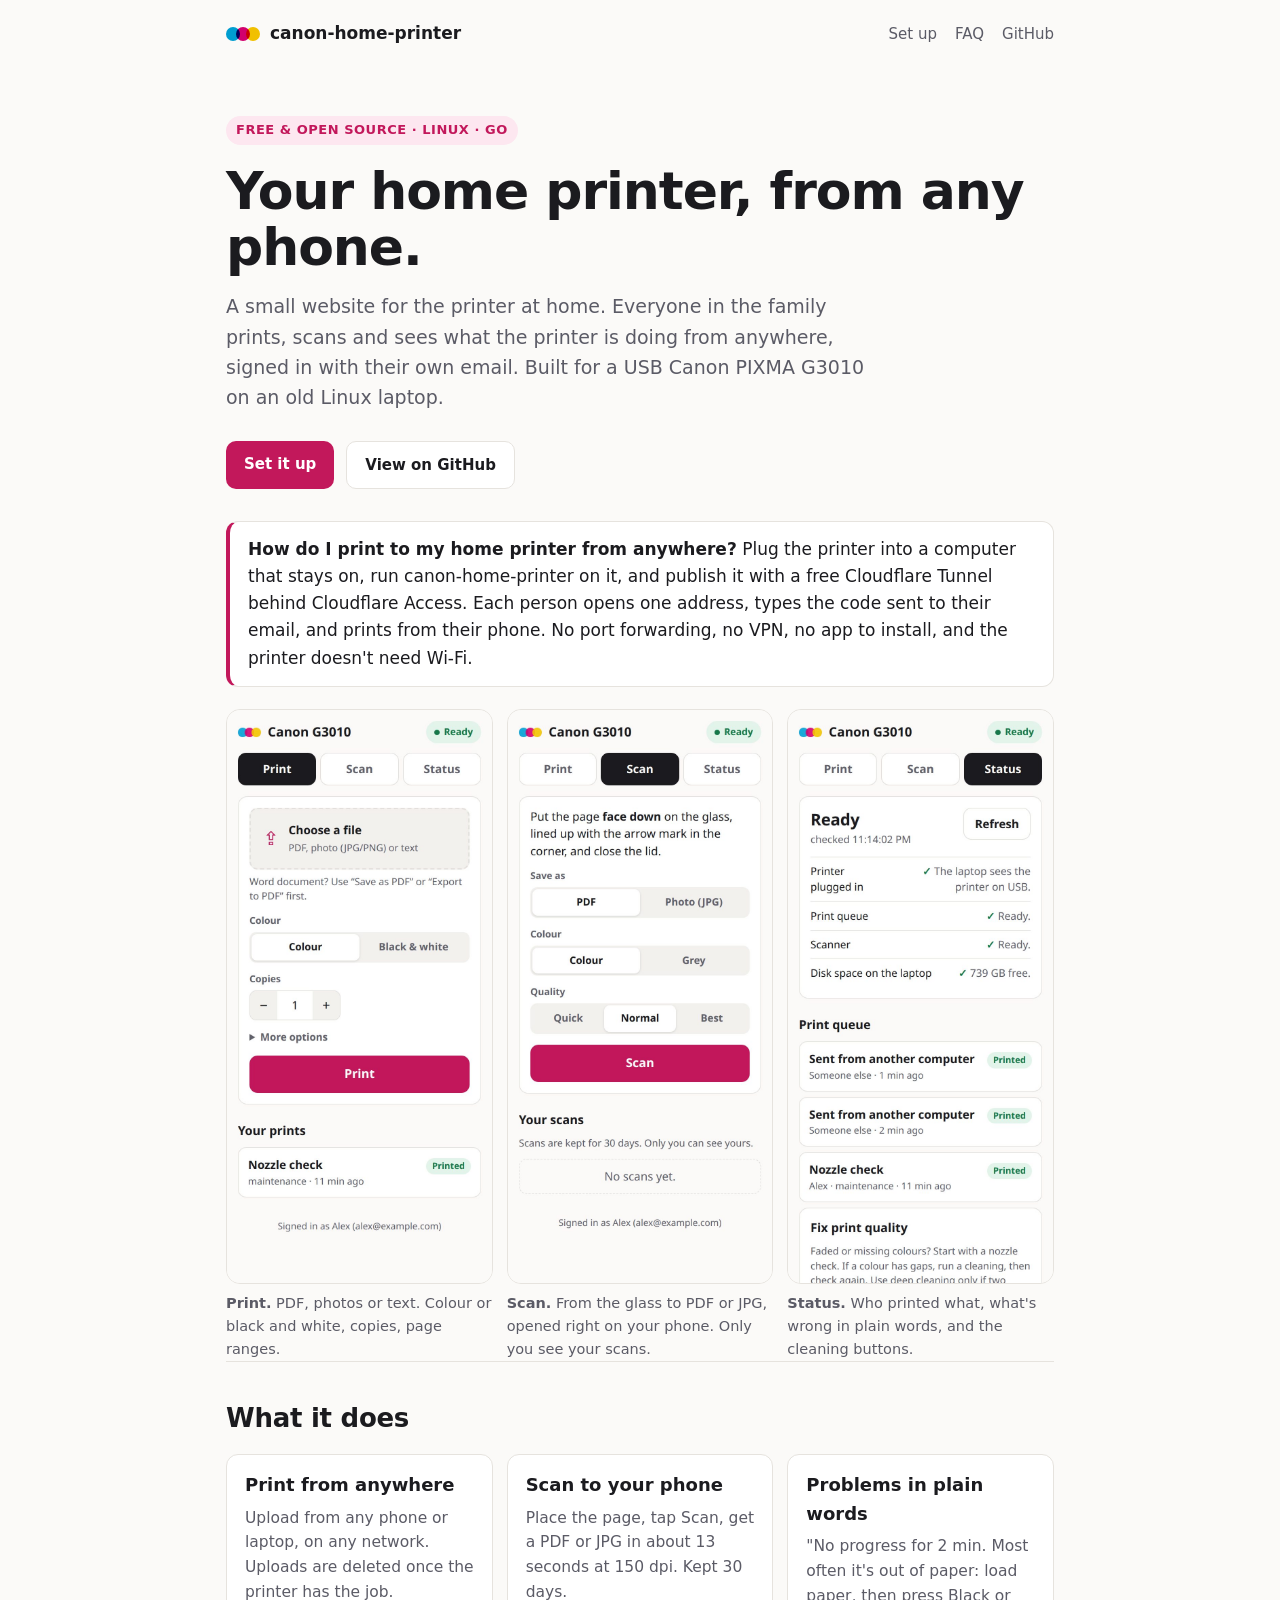
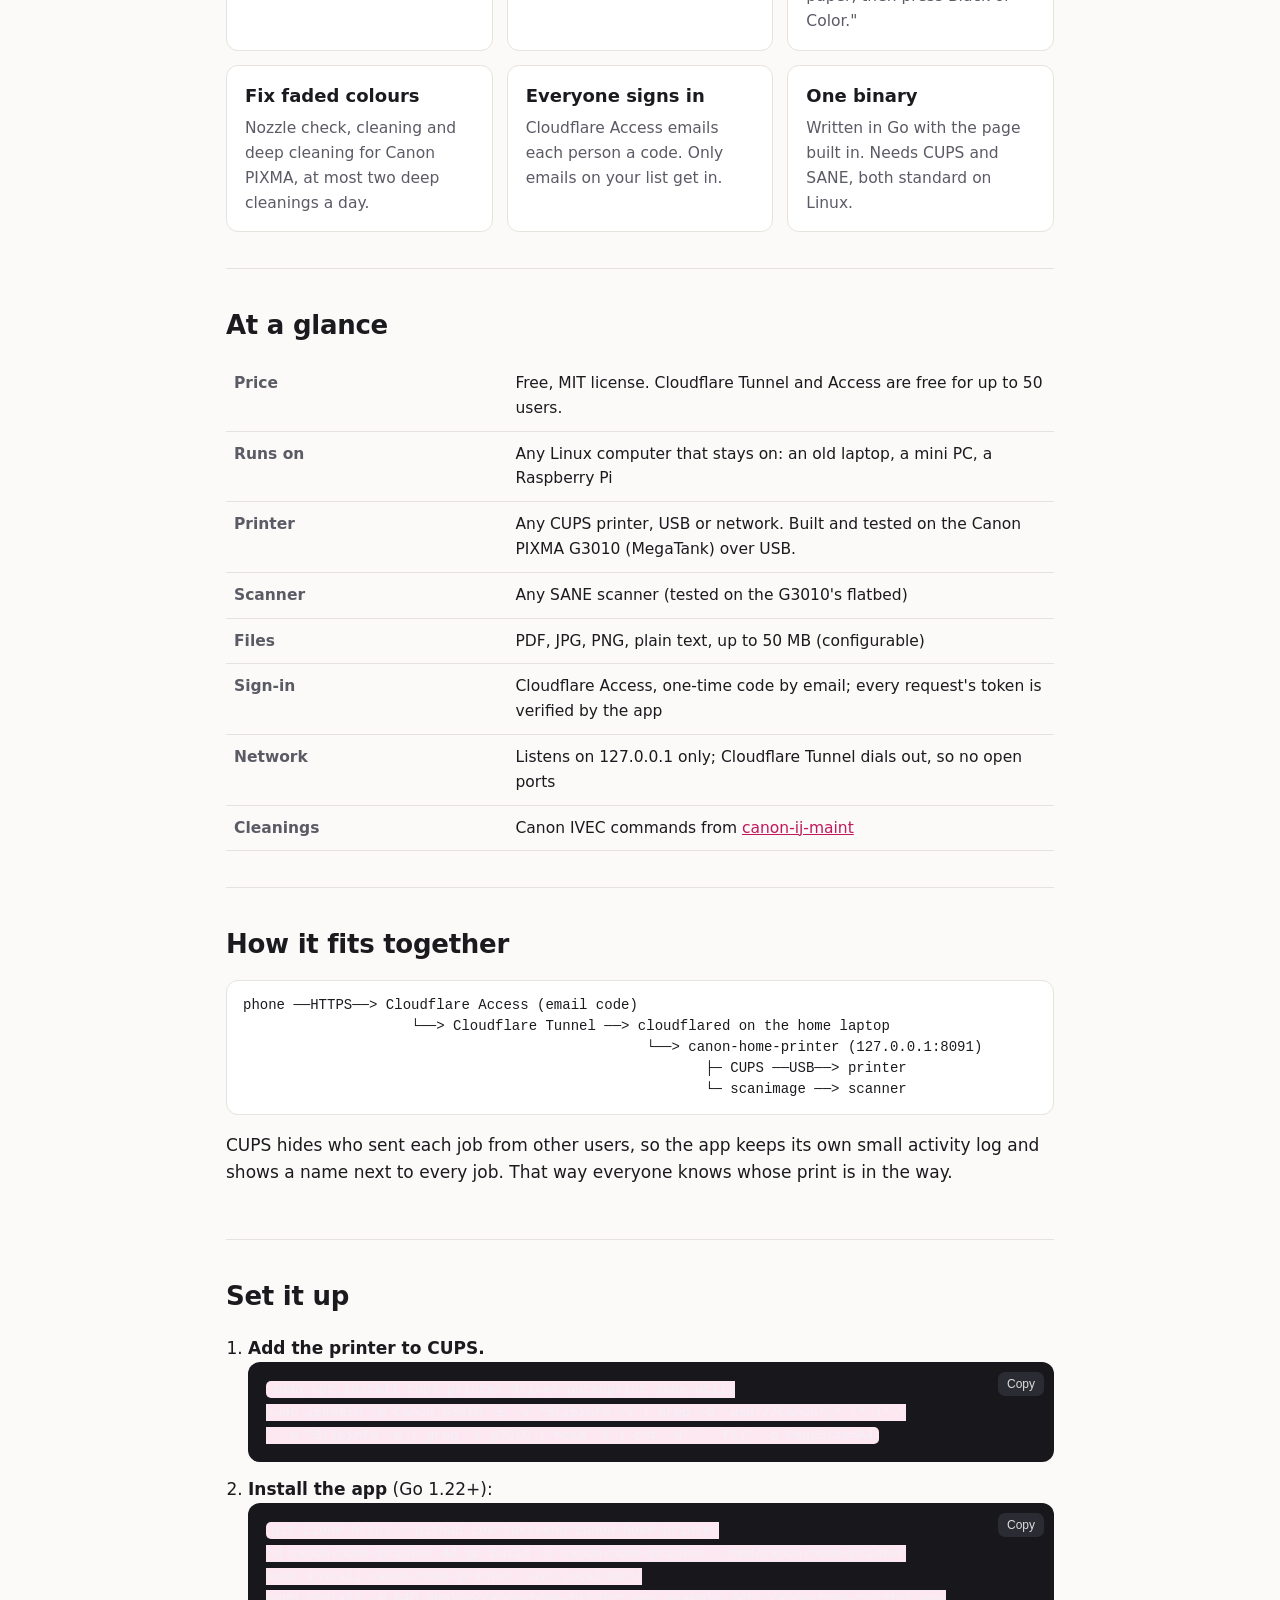
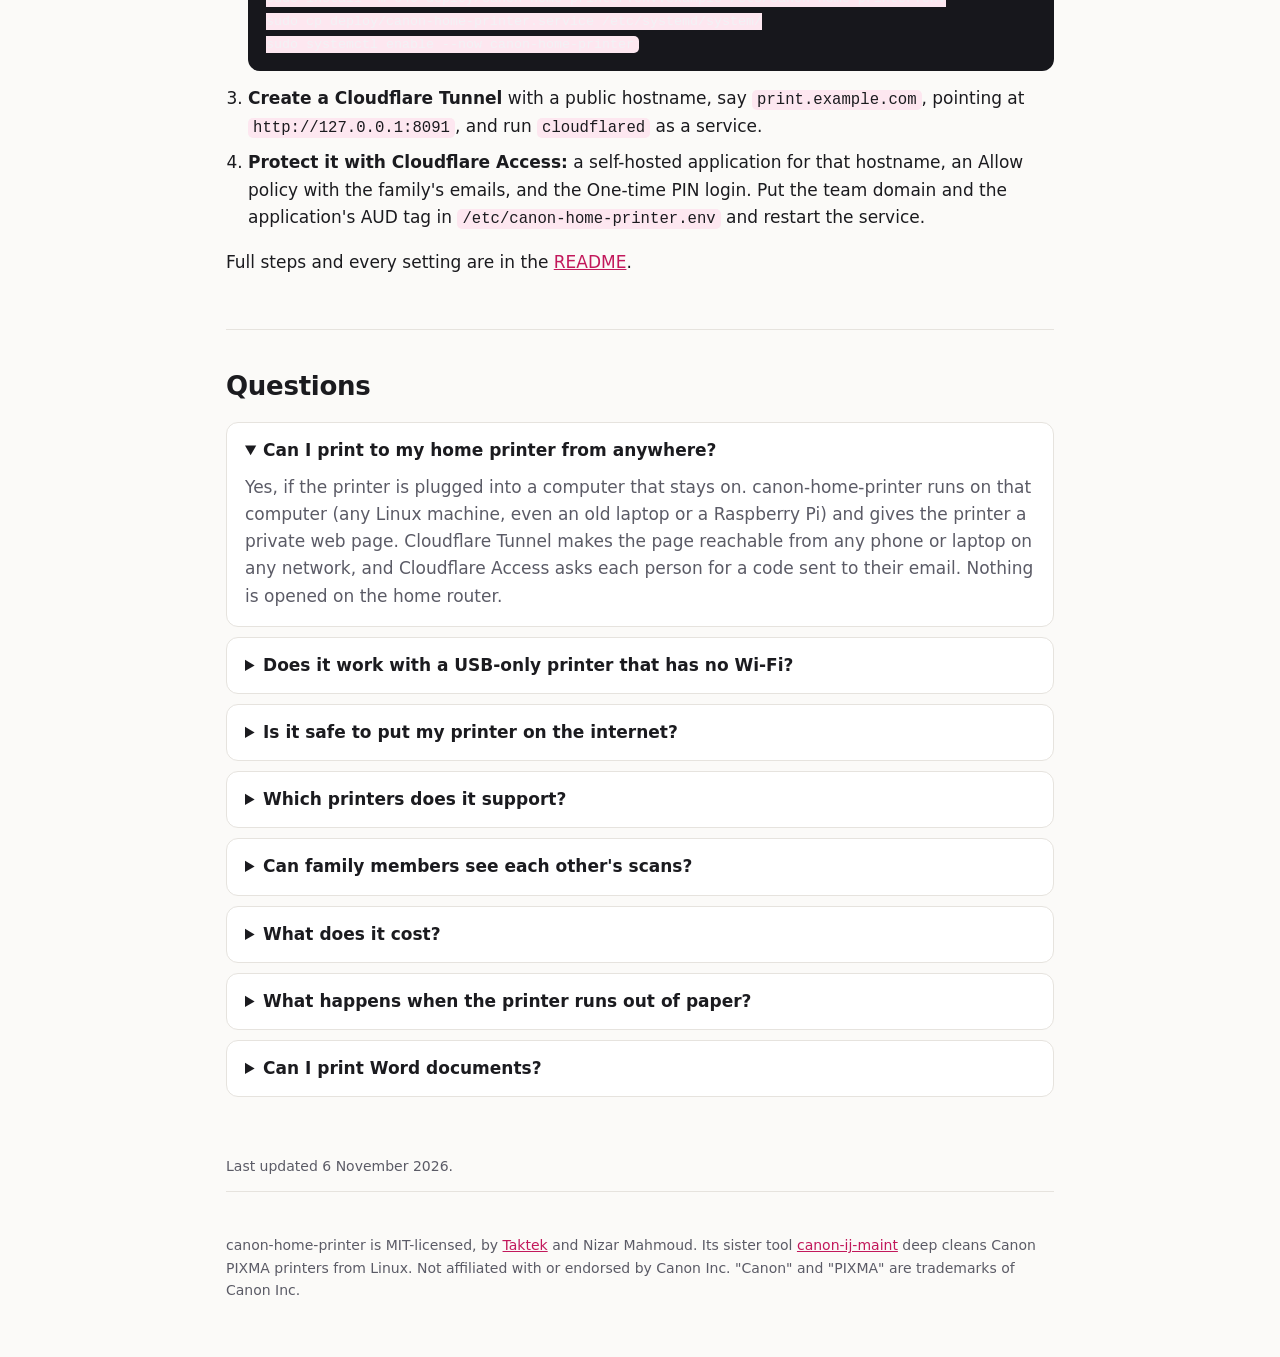
==== docs/index.html @ 2c99bd08 "Landing page at taktek.io/canon-home-printer, and keep hidden elements hidden The scan progress line" ====
<!doctype html>
<html lang="en">
<head>
<meta charset="utf-8">
<meta name="viewport" content="width=device-width, initial-scale=1">
<title>canon-home-printer: print and scan on your home printer from any phone</title>
<meta name="description" content="Free, open-source web app to print, scan and check a home printer from anywhere. Built for a USB Canon PIXMA G3010 on a Linux laptop, signed in with your email through Cloudflare. No open ports.">
<link rel="canonical" href="https://taktek.io/canon-home-printer/">
<meta name="robots" content="index, follow">
<meta name="theme-color" content="#c2185b">
<meta property="og:type" content="website">
<meta property="og:site_name" content="canon-home-printer">
<meta property="og:title" content="Your home printer, from any phone">
<meta property="og:description" content="Print, scan and see what the printer is doing from anywhere, signed in with your own email. Free and open source, for Linux and Canon PIXMA.">
<meta property="og:url" content="https://taktek.io/canon-home-printer/">
<meta property="og:image" content="https://taktek.io/canon-home-printer/img/og.jpg">
<meta property="og:image:width" content="1200">
<meta property="og:image:height" content="630">
<meta property="og:image:alt" content="Two phone screens of canon-home-printer: the Print tab and the Status tab showing a Canon G3010 ready.">
<meta name="twitter:card" content="summary_large_image">
<meta name="twitter:image" content="https://taktek.io/canon-home-printer/img/og.jpg">
<meta name="twitter:title" content="Your home printer, from any phone">
<meta name="twitter:description" content="Print, scan and check a home printer from anywhere. Free, open source, no open ports.">
<link rel="icon" href="data:image/svg+xml,%3Csvg xmlns='http://www.w3.org/2000/svg' viewBox='0 0 32 32'%3E%3Ccircle cx='10' cy='12' r='7' fill='%2300a0d6'/%3E%3Ccircle cx='22' cy='12' r='7' fill='%23d6006f' fill-opacity='.85'/%3E%3Ccircle cx='16' cy='21' r='7' fill='%23f5c400' fill-opacity='.85'/%3E%3C/svg%3E">
<link rel="alternate" type="text/plain" title="LLM summary" href="llms.txt">
<script type="application/ld+json">
{
 "@context": "https://schema.org",
 "@graph": [
  {
   "@type": "SoftwareApplication",
   "name": "canon-home-printer",
   "url": "https://taktek.io/canon-home-printer/",
   "applicationCategory": "UtilitiesApplication",
   "operatingSystem": "Linux",
   "softwareVersion": "1.0",
   "license": "https://opensource.org/licenses/MIT",
   "offers": {
    "@type": "Offer",
    "price": "0",
    "priceCurrency": "USD"
   },
   "codeRepository": "https://github.com/taktekhq/canon-home-printer",
   "programmingLanguage": "Go",
   "description": "Free, open-source web app that lets a family print, scan and check a home printer (built for the Canon PIXMA G3010) from any phone, through Cloudflare Tunnel and Cloudflare Access, with no open ports.",
   "featureList": [
    "Print PDF, JPG, PNG and text from any phone",
    "Scan to PDF or JPG, private per person",
    "Live print queue showing who sent what",
    "Plain-language problems with fixes, such as out of paper",
    "Canon PIXMA cleaning, deep cleaning and nozzle check",
    "Email sign-in through Cloudflare Access"
   ],
   "screenshot": "https://taktek.io/canon-home-printer/img/print.jpg",
   "image": "https://taktek.io/canon-home-printer/img/og.jpg",
   "author": {
    "@type": "Organization",
    "name": "Taktek",
    "url": "https://taktek.io/"
   }
  },
  {
   "@type": "HowTo",
   "name": "How to print to a USB home printer from anywhere",
   "tool": [
    {
     "@type": "HowToTool",
     "name": "A Linux computer that stays on, with the printer plugged in by USB"
    },
    {
     "@type": "HowToTool",
     "name": "A domain on Cloudflare"
    }
   ],
   "step": [
    {
     "@type": "HowToStep",
     "name": "Add the printer to CUPS",
     "text": "Install cups, printer-driver-gutenprint and sane-utils, plug the printer in, and add a queue with lpadmin."
    },
    {
     "@type": "HowToStep",
     "name": "Install canon-home-printer",
     "text": "Build the Go binary, install it to /usr/local/bin, copy the env file and the systemd service from the repo's deploy folder, and start the service."
    },
    {
     "@type": "HowToStep",
     "name": "Create a Cloudflare Tunnel",
     "text": "Point a public hostname such as print.example.com at http://127.0.0.1:8091 and run cloudflared as a service."
    },
    {
     "@type": "HowToStep",
     "name": "Protect it with Cloudflare Access",
     "text": "Create a self-hosted Access application for the hostname with an Allow policy listing the family's emails, then put the team domain and AUD tag in the env file."
    }
   ]
  },
  {
   "@type": "FAQPage",
   "mainEntity": [
    {
     "@type": "Question",
     "name": "Can I print to my home printer from anywhere?",
     "acceptedAnswer": {
      "@type": "Answer",
      "text": "Yes, if the printer is plugged into a computer that stays on. canon-home-printer runs on that computer (any Linux machine, even an old laptop or a Raspberry Pi) and gives the printer a private web page. Cloudflare Tunnel makes the page reachable from any phone or laptop on any network, and Cloudflare Access asks each person for a code sent to their email. Nothing is opened on the home router."
     }
    },
    {
     "@type": "Question",
     "name": "Does it work with a USB-only printer that has no Wi-Fi?",
     "acceptedAnswer": {
      "@type": "Answer",
      "text": "Yes. That is what it was built for: a Canon PIXMA G3010 connected by USB to a laptop. The website talks to the printer through CUPS on that laptop, so the printer itself never needs a network connection."
     }
    },
    {
     "@type": "Question",
     "name": "Is it safe to put my printer on the internet?",
     "acceptedAnswer": {
      "@type": "Answer",
      "text": "The app only listens on 127.0.0.1, so nothing on the home network or internet can reach it directly. The only way in is the Cloudflare Tunnel, and Cloudflare Access blocks anyone whose email is not on your list before a request reaches your computer. The app also checks the signature of every Cloudflare Access token itself, so a wrong tunnel setting can't let unsigned requests through."
     }
    },
    {
     "@type": "Question",
     "name": "Which printers does it support?",
     "acceptedAnswer": {
      "@type": "Answer",
      "text": "Printing and the status page work with any printer CUPS can drive. Scanning works with any scanner SANE (scanimage) supports. The cleaning and nozzle check buttons send Canon's IVEC maintenance commands, tested on the PIXMA G3010; other recent PIXMA and MegaTank models that use Canon's cnijfilter2 driver probably accept them too."
     }
    },
    {
     "@type": "Question",
     "name": "Can family members see each other's scans?",
     "acceptedAnswer": {
      "@type": "Answer",
      "text": "No. Each scan is saved in a folder for the email that made it, and only that person can list, open or delete it. Scans are deleted after 30 days. Everyone can see the print queue with who sent what, so they know when the printer is busy."
     }
    },
    {
     "@type": "Question",
     "name": "What does it cost?",
     "acceptedAnswer": {
      "@type": "Answer",
      "text": "Nothing. canon-home-printer is free and open source (MIT). Cloudflare Tunnel and Cloudflare Access are free for up to 50 users, which covers a family. You need a domain on Cloudflare."
     }
    },
    {
     "@type": "Question",
     "name": "What happens when the printer runs out of paper?",
     "acceptedAnswer": {
      "@type": "Answer",
      "text": "The job stalls without an error from the printer. canon-home-printer notices when a job shows no progress for 90 seconds and tells everyone in plain words: most often it is out of paper; load paper, then press the printer's Black or Color button."
     }
    },
    {
     "@type": "Question",
     "name": "Can I print Word documents?",
     "acceptedAnswer": {
      "@type": "Answer",
      "text": "Not directly. It prints PDF, JPG, PNG and plain text. Save or export the Word document as PDF on your phone or computer first, then upload the PDF."
     }
    }
   ]
  }
 ]
}
</script>
<style>
:root {
  --bg: #fbfaf8;
  --surface: #ffffff;
  --text: #1b1b1f;
  --muted: #5b5b66;
  --line: #e6e3de;
  --accent: #c2185b;
  --accent-soft: #fde7f0;
  --code-bg: #17171c;
  --code-text: #f2f2f5;
  --cyan: #00a0d6;
  --magenta: #d6006f;
  --yellow: #f5c400;
  --black: #222;
}
@media (prefers-color-scheme: dark) {
  :root:not([data-theme="light"]) {
    --bg: #111115;
    --surface: #18181e;
    --text: #ececf1;
    --muted: #a3a3b0;
    --line: #2a2a33;
    --accent: #ff4f9a;
    --accent-soft: #3a1426;
    --code-bg: #0b0b0e;
    --code-text: #f2f2f5;
    --black: #d6d6dc;
  }
}
:root[data-theme="dark"] {
  --bg: #111115; --surface: #18181e; --text: #ececf1; --muted: #a3a3b0; --line: #2a2a33;
  --accent: #ff4f9a; --accent-soft: #3a1426; --code-bg: #0b0b0e; --code-text: #f2f2f5; --black: #d6d6dc;
}
* { box-sizing: border-box; }
html { -webkit-text-size-adjust: 100%; }
body {
  margin: 0;
  background: var(--bg);
  color: var(--text);
  font: 17px/1.6 ui-sans-serif, system-ui, -apple-system, "Segoe UI", Roboto, sans-serif;
}
a { color: var(--accent); }
.wrap { max-width: 860px; margin: 0 auto; padding: 0 16px; }
header.top { display: flex; align-items: center; justify-content: space-between; padding: 20px 0; }
.brand { display: flex; align-items: center; gap: 10px; font-weight: 700; color: var(--text); text-decoration: none; }
.dots { display: inline-flex; }
.dots i { width: 14px; height: 14px; border-radius: 50%; margin-left: -4px; mix-blend-mode: multiply; }
@media (prefers-color-scheme: dark) { .dots i { mix-blend-mode: normal; } }
.dots i:nth-child(1) { background: var(--cyan); margin-left: 0; }
.dots i:nth-child(2) { background: var(--magenta); }
.dots i:nth-child(3) { background: var(--yellow); }
nav a { color: var(--muted); text-decoration: none; margin-left: 18px; font-size: 15px; }
nav a:hover { color: var(--text); }

.hero { padding: 48px 0 32px; }
.eyebrow { display: inline-block; font-size: 13px; font-weight: 600; letter-spacing: .04em; text-transform: uppercase;
  color: var(--accent); background: var(--accent-soft); padding: 4px 10px; border-radius: 999px; }
h1 { font-size: clamp(32px, 6vw, 52px); line-height: 1.08; letter-spacing: -0.02em; margin: 18px 0 16px; }
.lede { font-size: 19px; color: var(--muted); max-width: 640px; margin: 0 0 28px; }
.cta { display: flex; flex-wrap: wrap; gap: 12px; }
.btn { display: inline-block; padding: 11px 18px; border-radius: 10px; font-weight: 600; text-decoration: none; font-size: 15px; }
.btn.primary { background: var(--accent); color: #fff; }
.btn.ghost { border: 1px solid var(--line); color: var(--text); background: var(--surface); }

pre { position: relative; background: var(--code-bg); color: var(--code-text); border-radius: 12px;
  padding: 16px 18px; overflow-x: auto; font: 14.5px/1.55 ui-monospace, SFMono-Regular, Menlo, Consolas, monospace; margin: 0 0 14px; }
pre .c { color: #8b8b99; }
code { font-family: ui-monospace, SFMono-Regular, Menlo, Consolas, monospace; font-size: .92em; }
p code, li code, td code { background: var(--accent-soft); padding: 1px 5px; border-radius: 5px; }
.copy { position: absolute; top: 10px; right: 10px; background: #2b2b33; color: #ddd; border: 0; border-radius: 7px;
  font-size: 12px; padding: 5px 9px; cursor: pointer; }
.copy:hover { background: #3a3a44; }

section { padding: 36px 0; border-top: 1px solid var(--line); }
h2 { font-size: 26px; letter-spacing: -0.01em; margin: 0 0 14px; }
h3 { font-size: 18px; margin: 22px 0 6px; }
.grid { display: grid; grid-template-columns: repeat(auto-fit, minmax(230px, 1fr)); gap: 14px; }
.card { background: var(--surface); border: 1px solid var(--line); border-radius: 12px; padding: 16px 18px; }
.card h3 { margin-top: 0; }
.card p { margin: 0; color: var(--muted); font-size: 15.5px; }

.story { display: grid; grid-template-columns: 1fr 1fr; gap: 14px; }
@media (max-width: 620px) { .story { grid-template-columns: 1fr; } }
.scan { margin: 0; }
.scan img { display: block; width: 100%; height: auto; border-radius: 8px; border: 1px solid var(--line); margin: 6px 0 10px; }
.scan figcaption { color: var(--muted); font-size: 15px; }
.note { color: var(--muted); font-size: 14px; margin-top: 12px; }

table { width: 100%; border-collapse: collapse; font-size: 15.5px; }
th, td { text-align: left; padding: 10px 8px; border-bottom: 1px solid var(--line); vertical-align: top; }
th { color: var(--muted); font-weight: 600; }
.ok { color: #1a8a4a; font-weight: 600; }
@media (prefers-color-scheme: dark) { .ok { color: #52d18a; } }
.no { color: var(--muted); }

details { background: var(--surface); border: 1px solid var(--line); border-radius: 12px; padding: 14px 18px; margin-bottom: 10px; }
summary { cursor: pointer; font-weight: 600; }
details p { margin: 10px 0 2px; color: var(--muted); }

footer { border-top: 1px solid var(--line); padding: 28px 0 44px; color: var(--muted); font-size: 14px; }

.shots { display: grid; grid-template-columns: repeat(3, 1fr); gap: 14px; }
@media (max-width: 620px) { .shots { grid-template-columns: 1fr; max-width: 360px; margin: 0 auto; } }
.shot { margin: 0; }
.shot img { display: block; width: 100%; height: auto; border-radius: 14px; border: 1px solid var(--line); }
.shot figcaption { color: var(--muted); font-size: 14.5px; margin-top: 8px; }
.answer { background: var(--surface); border: 1px solid var(--line); border-left: 4px solid var(--accent); border-radius: 12px; padding: 14px 18px; margin: 0 0 22px; }
.answer p { margin: 0; }
.facts { width: 100%; }
.facts th { width: 34%; }
ol.steps { padding-left: 22px; }
ol.steps li { margin-bottom: 8px; }
.diagram { font: 14px/1.5 ui-monospace, SFMono-Regular, Menlo, Consolas, monospace; white-space: pre; overflow-x: auto; background: var(--surface); border: 1px solid var(--line); border-radius: 12px; padding: 14px 16px; }
</style>
</head>
<body>
<div class="wrap">
  <header class="top">
    <a class="brand" href="./"><span class="dots" aria-hidden="true"><i></i><i></i><i></i></span>canon-home-printer</a>
    <nav><a href="#setup">Set up</a><a href="#faq">FAQ</a><a href="https://github.com/taktekhq/canon-home-printer">GitHub</a></nav>
  </header>

  <main>
    <div class="hero">
      <span class="eyebrow">Free &amp; open source · Linux · Go</span>
      <h1>Your home printer, from any phone.</h1>
      <p class="lede">A small website for the printer at home. Everyone in the family prints, scans and sees what the printer
        is doing from anywhere, signed in with their own email. Built for a USB Canon PIXMA G3010 on an old Linux laptop.</p>
      <div class="cta">
        <a class="btn primary" href="#setup">Set it up</a>
        <a class="btn ghost" href="https://github.com/taktekhq/canon-home-printer">View on GitHub</a>
      </div>
    </div>

    <div class="answer">
      <p><strong>How do I print to my home printer from anywhere?</strong> Plug the printer into a computer that stays on,
        run canon-home-printer on it, and publish it with a free Cloudflare Tunnel behind Cloudflare Access. Each person
        opens one address, types the code sent to their email, and prints from their phone. No port forwarding, no VPN,
        no app to install, and the printer doesn't need Wi-Fi.</p>
    </div>

    <div class="shots">
      <figure class="shot">
        <img src="img/print.jpg" width="780" height="1688" loading="lazy" alt="Print tab on a phone: choose a file, colour or black and white, copies, and a Print button, with the list of your prints below.">
        <figcaption><strong>Print.</strong> PDF, photos or text. Colour or black and white, copies, page ranges.</figcaption>
      </figure>
      <figure class="shot">
        <img src="img/scan.jpg" width="780" height="1688" loading="lazy" alt="Scan tab on a phone: resolution, colour mode and PDF or JPG, a Scan button, and your saved scans.">
        <figcaption><strong>Scan.</strong> From the glass to PDF or JPG, opened right on your phone. Only you see your scans.</figcaption>
      </figure>
      <figure class="shot">
        <img src="img/status.jpg" width="780" height="1688" loading="lazy" alt="Status tab on a phone: printer ready, plugged in, queue and scanner checks, the print queue, and the print quality buttons.">
        <figcaption><strong>Status.</strong> Who printed what, what's wrong in plain words, and the cleaning buttons.</figcaption>
      </figure>
    </div>

    <section id="what">
      <h2>What it does</h2>
      <div class="grid">
        <div class="card"><h3>Print from anywhere</h3><p>Upload from any phone or laptop, on any network. Uploads are deleted once the printer has the job.</p></div>
        <div class="card"><h3>Scan to your phone</h3><p>Place the page, tap Scan, get a PDF or JPG in about 13 seconds at 150 dpi. Kept 30 days.</p></div>
        <div class="card"><h3>Problems in plain words</h3><p>"No progress for 2 min. Most often it's out of paper: load paper, then press Black or Color."</p></div>
        <div class="card"><h3>Fix faded colours</h3><p>Nozzle check, cleaning and deep cleaning for Canon PIXMA, at most two deep cleanings a day.</p></div>
        <div class="card"><h3>Everyone signs in</h3><p>Cloudflare Access emails each person a code. Only emails on your list get in.</p></div>
        <div class="card"><h3>One binary</h3><p>Written in Go with the page built in. Needs CUPS and SANE, both standard on Linux.</p></div>
      </div>
    </section>

    <section id="facts">
      <h2>At a glance</h2>
      <table class="facts">
        <tr><th>Price</th><td>Free, MIT license. Cloudflare Tunnel and Access are free for up to 50 users.</td></tr>
        <tr><th>Runs on</th><td>Any Linux computer that stays on: an old laptop, a mini PC, a Raspberry Pi</td></tr>
        <tr><th>Printer</th><td>Any CUPS printer, USB or network. Built and tested on the Canon PIXMA G3010 (MegaTank) over USB.</td></tr>
        <tr><th>Scanner</th><td>Any SANE scanner (tested on the G3010's flatbed)</td></tr>
        <tr><th>Files</th><td>PDF, JPG, PNG, plain text, up to 50 MB (configurable)</td></tr>
        <tr><th>Sign-in</th><td>Cloudflare Access, one-time code by email; every request's token is verified by the app</td></tr>
        <tr><th>Network</th><td>Listens on 127.0.0.1 only; Cloudflare Tunnel dials out, so no open ports</td></tr>
        <tr><th>Cleanings</th><td>Canon IVEC commands from <a href="https://nizarmah.com/canon-ij-maint/">canon-ij-maint</a></td></tr>
      </table>
    </section>

    <section id="how">
      <h2>How it fits together</h2>
      <div class="diagram">phone ──HTTPS──> Cloudflare Access (email code)
                    └──> Cloudflare Tunnel ──> cloudflared on the home laptop
                                                └──> canon-home-printer (127.0.0.1:8091)
                                                       ├─ CUPS ──USB──> printer
                                                       └─ scanimage ──> scanner</div>
      <p>CUPS hides who sent each job from other users, so the app keeps its own small activity log and shows a name next to
        every job. That way everyone knows whose print is in the way.</p>
    </section>

    <section id="setup">
      <h2>Set it up</h2>
      <ol class="steps">
        <li><strong>Add the printer to CUPS.</strong>
          <pre><code>sudo apt install cups printer-driver-gutenprint sane-utils
sudo lpadmin -p Canon_G3010 -E -v "$(lpinfo -v | grep -o 'usb://Canon/[^ ]*')" \
  -m "$(lpinfo -m | grep -i g3010 | head -1 | cut -d' ' -f1)" -o PageSize=A4</code></pre></li>
        <li><strong>Install the app</strong> (Go 1.22+):
          <pre><code>git clone https://github.com/taktekhq/canon-home-printer
cd canon-home-printer &amp;&amp; go build -o canon-home-printer ./cmd/canon-home-printer
sudo install canon-home-printer /usr/local/bin/
sudo install -m 640 deploy/canon-home-printer.env.example /etc/canon-home-printer.env
sudo cp deploy/canon-home-printer.service /etc/systemd/system/
sudo systemctl enable --now canon-home-printer</code></pre></li>
        <li><strong>Create a Cloudflare Tunnel</strong> with a public hostname, say <code>print.example.com</code>, pointing at
          <code>http://127.0.0.1:8091</code>, and run <code>cloudflared</code> as a service.</li>
        <li><strong>Protect it with Cloudflare Access:</strong> a self-hosted application for that hostname, an Allow policy with
          the family's emails, and the One-time PIN login. Put the team domain and the application's AUD tag in
          <code>/etc/canon-home-printer.env</code> and restart the service.</li>
      </ol>
      <p>Full steps and every setting are in the <a href="https://github.com/taktekhq/canon-home-printer#readme">README</a>.</p>
    </section>

    <section id="faq">
      <h2>Questions</h2>
      <details open>
        <summary>Can I print to my home printer from anywhere?</summary>
        <p>Yes, if the printer is plugged into a computer that stays on. canon-home-printer runs on that computer (any Linux machine, even an old laptop or a Raspberry Pi) and gives the printer a private web page. Cloudflare Tunnel makes the page reachable from any phone or laptop on any network, and Cloudflare Access asks each person for a code sent to their email. Nothing is opened on the home router.</p>
      </details>
      <details>
        <summary>Does it work with a USB-only printer that has no Wi-Fi?</summary>
        <p>Yes. That is what it was built for: a Canon PIXMA G3010 connected by USB to a laptop. The website talks to the printer through CUPS on that laptop, so the printer itself never needs a network connection.</p>
      </details>
      <details>
        <summary>Is it safe to put my printer on the internet?</summary>
        <p>The app only listens on 127.0.0.1, so nothing on the home network or internet can reach it directly. The only way in is the Cloudflare Tunnel, and Cloudflare Access blocks anyone whose email is not on your list before a request reaches your computer. The app also checks the signature of every Cloudflare Access token itself, so a wrong tunnel setting can't let unsigned requests through.</p>
      </details>
      <details>
        <summary>Which printers does it support?</summary>
        <p>Printing and the status page work with any printer CUPS can drive. Scanning works with any scanner SANE (scanimage) supports. The cleaning and nozzle check buttons send Canon's IVEC maintenance commands, tested on the PIXMA G3010; other recent PIXMA and MegaTank models that use Canon's cnijfilter2 driver probably accept them too.</p>
      </details>
      <details>
        <summary>Can family members see each other's scans?</summary>
        <p>No. Each scan is saved in a folder for the email that made it, and only that person can list, open or delete it. Scans are deleted after 30 days. Everyone can see the print queue with who sent what, so they know when the printer is busy.</p>
      </details>
      <details>
        <summary>What does it cost?</summary>
        <p>Nothing. canon-home-printer is free and open source (MIT). Cloudflare Tunnel and Cloudflare Access are free for up to 50 users, which covers a family. You need a domain on Cloudflare.</p>
      </details>
      <details>
        <summary>What happens when the printer runs out of paper?</summary>
        <p>The job stalls without an error from the printer. canon-home-printer notices when a job shows no progress for 90 seconds and tells everyone in plain words: most often it is out of paper; load paper, then press the printer's Black or Color button.</p>
      </details>
      <details>
        <summary>Can I print Word documents?</summary>
        <p>Not directly. It prints PDF, JPG, PNG and plain text. Save or export the Word document as PDF on your phone or computer first, then upload the PDF.</p>
      </details>
    </section>
    <p class="note">Last updated 6 November 2026.</p>
  </main>

  <footer>
    <p>canon-home-printer is MIT-licensed, by <a href="https://taktek.io/">Taktek</a> and Nizar Mahmoud.
      Its sister tool <a href="https://nizarmah.com/canon-ij-maint/">canon-ij-maint</a> deep cleans Canon PIXMA printers from Linux.
      Not affiliated with or endorsed by Canon Inc. "Canon" and "PIXMA" are trademarks of Canon Inc.</p>
  </footer>
</div>
<script>
document.querySelectorAll("pre").forEach(function (pre) {
  var b = document.createElement("button");
  b.className = "copy"; b.type = "button"; b.textContent = "Copy";
  b.addEventListener("click", function () {
    var text = pre.querySelector("code").innerText.trim();
    try { navigator.clipboard.writeText(text).then(function () { b.textContent = "Copied"; setTimeout(function () { b.textContent = "Copy"; }, 1400); }); } catch (e) {}
  });
  pre.appendChild(b);
});
</script>
</body>
</html>
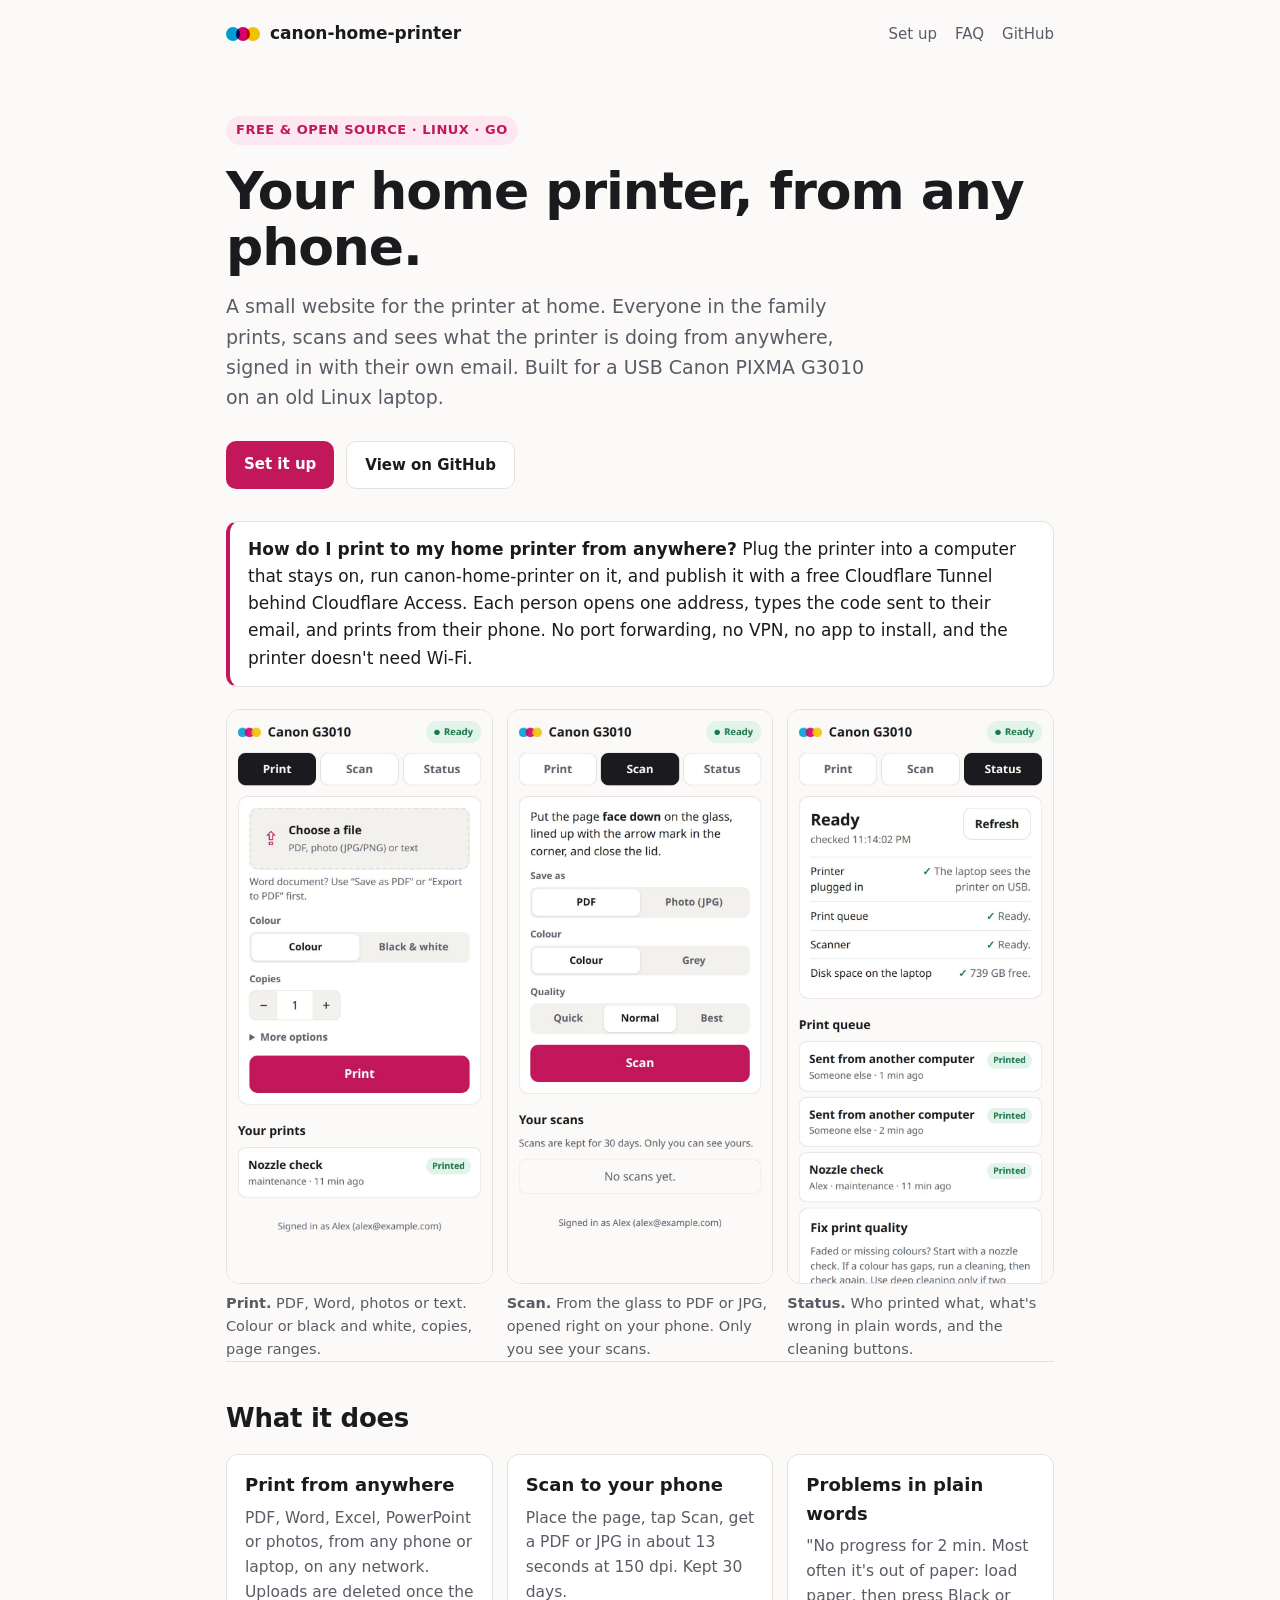
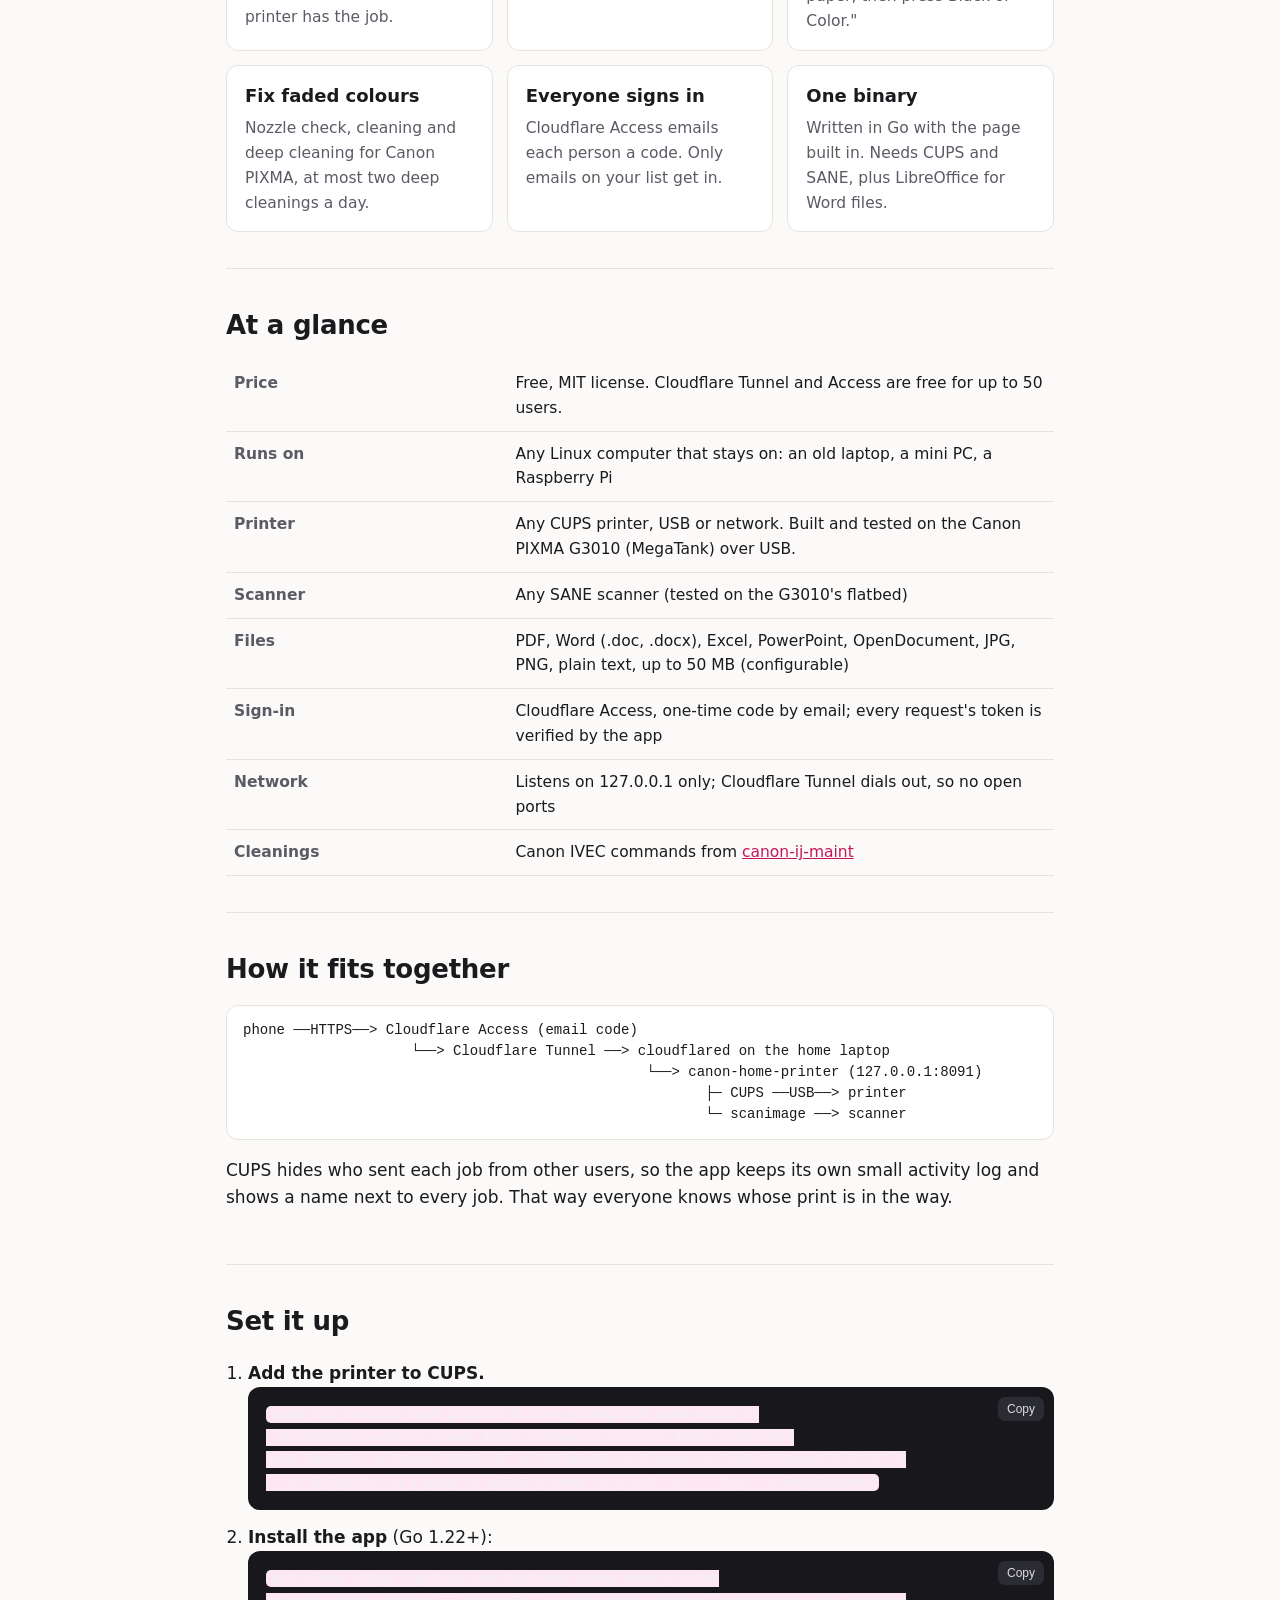
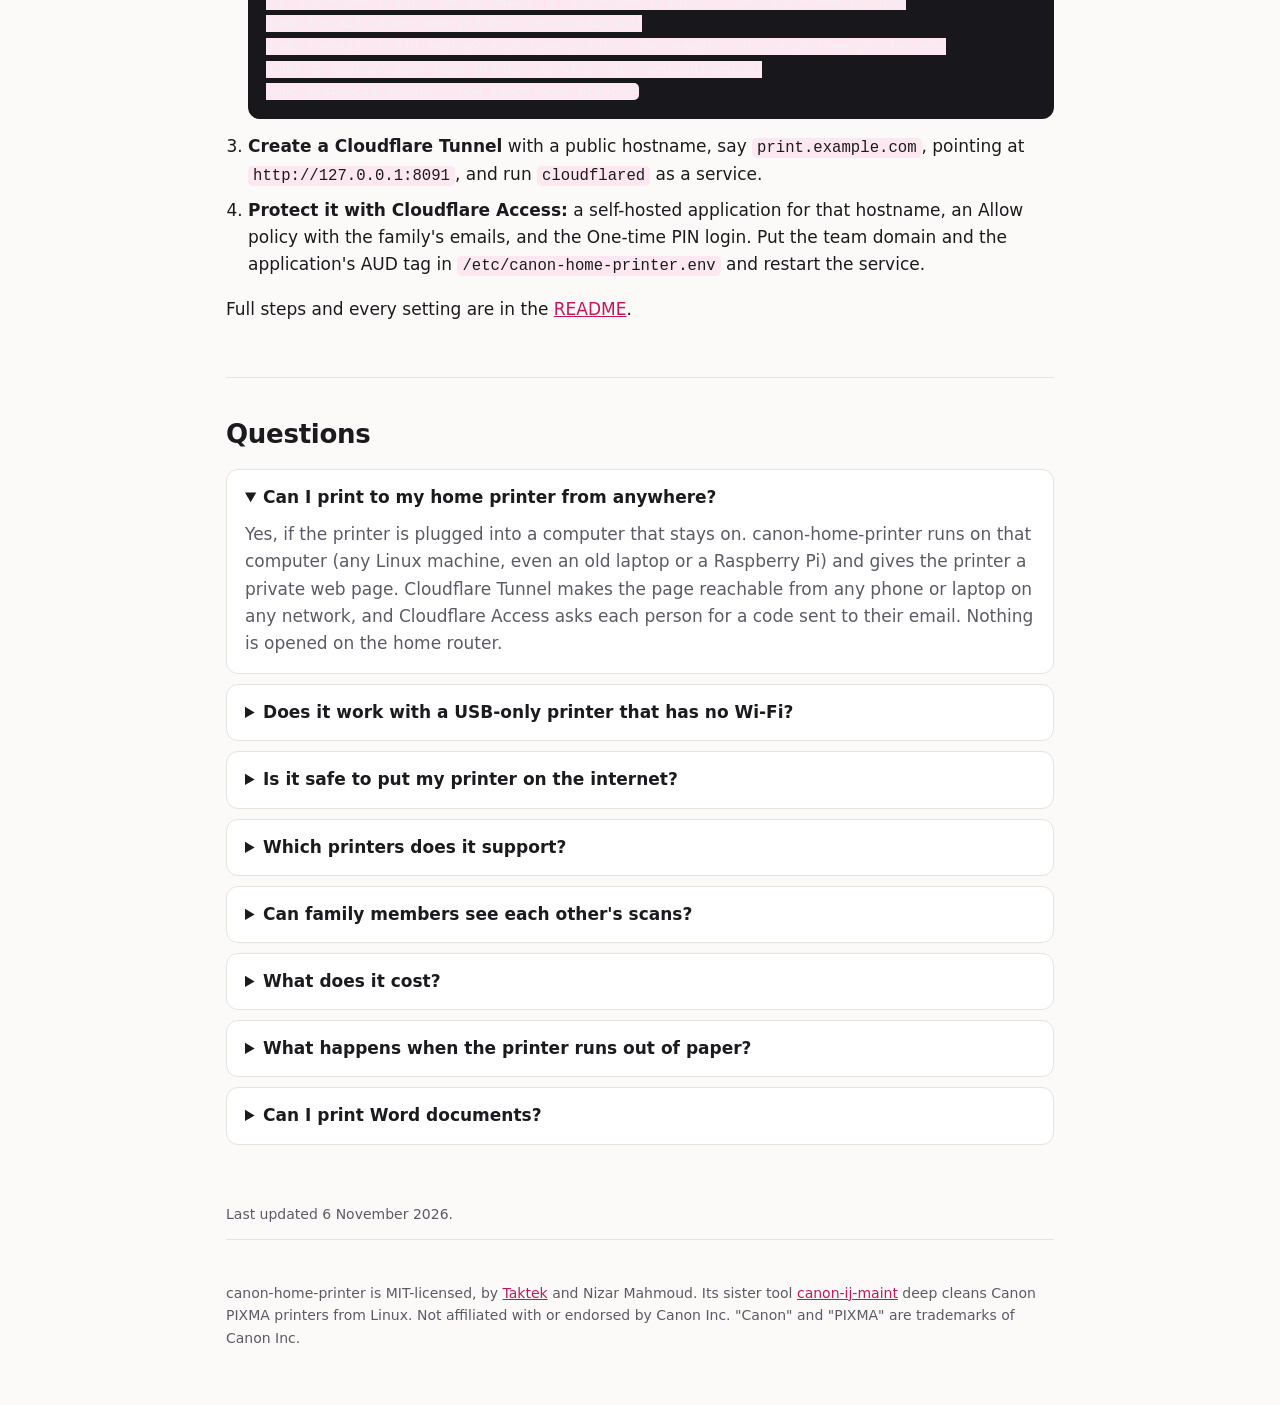
==== commit 5388e39e: "Print Word, Excel and PowerPoint files Office files (doc, docx, odt, rtf, xls, xlsx, ods, ppt, pptx," ====
--- a/docs/index.html
+++ b/docs/index.html
@@ -44,7 +44,7 @@
    "programmingLanguage": "Go",
    "description": "Free, open-source web app that lets a family print, scan and check a home printer (built for the Canon PIXMA G3010) from any phone, through Cloudflare Tunnel and Cloudflare Access, with no open ports.",
    "featureList": [
-    "Print PDF, JPG, PNG and text from any phone",
+    "Print PDF, Word, Excel, PowerPoint, JPG, PNG and text from any phone",
     "Scan to PDF or JPG, private per person",
     "Live print queue showing who sent what",
     "Plain-language problems with fixes, such as out of paper",
@@ -159,7 +159,7 @@
      "name": "Can I print Word documents?",
      "acceptedAnswer": {
       "@type": "Answer",
-      "text": "Not directly. It prints PDF, JPG, PNG and plain text. Save or export the Word document as PDF on your phone or computer first, then upload the PDF."
+      "text": "Yes. Upload a .doc or .docx and it prints. The app converts Word, Excel, PowerPoint and OpenDocument files to PDF with LibreOffice on the home computer, in a second or two, then prints the PDF. Arabic and other right-to-left text keeps its shaping and direction."
      }
     }
    ]
@@ -312,7 +312,7 @@
     <div class="shots">
       <figure class="shot">
         <img src="img/print.jpg" width="780" height="1688" loading="lazy" alt="Print tab on a phone: choose a file, colour or black and white, copies, and a Print button, with the list of your prints below.">
-        <figcaption><strong>Print.</strong> PDF, photos or text. Colour or black and white, copies, page ranges.</figcaption>
+        <figcaption><strong>Print.</strong> PDF, Word, photos or text. Colour or black and white, copies, page ranges.</figcaption>
       </figure>
       <figure class="shot">
         <img src="img/scan.jpg" width="780" height="1688" loading="lazy" alt="Scan tab on a phone: resolution, colour mode and PDF or JPG, a Scan button, and your saved scans.">
@@ -327,12 +327,12 @@
     <section id="what">
       <h2>What it does</h2>
       <div class="grid">
-        <div class="card"><h3>Print from anywhere</h3><p>Upload from any phone or laptop, on any network. Uploads are deleted once the printer has the job.</p></div>
+        <div class="card"><h3>Print from anywhere</h3><p>PDF, Word, Excel, PowerPoint or photos, from any phone or laptop, on any network. Uploads are deleted once the printer has the job.</p></div>
         <div class="card"><h3>Scan to your phone</h3><p>Place the page, tap Scan, get a PDF or JPG in about 13 seconds at 150 dpi. Kept 30 days.</p></div>
         <div class="card"><h3>Problems in plain words</h3><p>"No progress for 2 min. Most often it's out of paper: load paper, then press Black or Color."</p></div>
         <div class="card"><h3>Fix faded colours</h3><p>Nozzle check, cleaning and deep cleaning for Canon PIXMA, at most two deep cleanings a day.</p></div>
         <div class="card"><h3>Everyone signs in</h3><p>Cloudflare Access emails each person a code. Only emails on your list get in.</p></div>
-        <div class="card"><h3>One binary</h3><p>Written in Go with the page built in. Needs CUPS and SANE, both standard on Linux.</p></div>
+        <div class="card"><h3>One binary</h3><p>Written in Go with the page built in. Needs CUPS and SANE, plus LibreOffice for Word files.</p></div>
       </div>
     </section>
 
@@ -343,7 +343,7 @@
         <tr><th>Runs on</th><td>Any Linux computer that stays on: an old laptop, a mini PC, a Raspberry Pi</td></tr>
         <tr><th>Printer</th><td>Any CUPS printer, USB or network. Built and tested on the Canon PIXMA G3010 (MegaTank) over USB.</td></tr>
         <tr><th>Scanner</th><td>Any SANE scanner (tested on the G3010's flatbed)</td></tr>
-        <tr><th>Files</th><td>PDF, JPG, PNG, plain text, up to 50 MB (configurable)</td></tr>
+        <tr><th>Files</th><td>PDF, Word (.doc, .docx), Excel, PowerPoint, OpenDocument, JPG, PNG, plain text, up to 50 MB (configurable)</td></tr>
         <tr><th>Sign-in</th><td>Cloudflare Access, one-time code by email; every request's token is verified by the app</td></tr>
         <tr><th>Network</th><td>Listens on 127.0.0.1 only; Cloudflare Tunnel dials out, so no open ports</td></tr>
         <tr><th>Cleanings</th><td>Canon IVEC commands from <a href="https://nizarmah.com/canon-ij-maint/">canon-ij-maint</a></td></tr>
@@ -365,7 +365,8 @@
       <h2>Set it up</h2>
       <ol class="steps">
         <li><strong>Add the printer to CUPS.</strong>
-          <pre><code>sudo apt install cups printer-driver-gutenprint sane-utils
+          <pre><code>sudo apt install cups printer-driver-gutenprint sane-utils \\
+  libreoffice-writer-nogui fonts-crosextra-carlito fonts-noto-core
 sudo lpadmin -p Canon_G3010 -E -v "$(lpinfo -v | grep -o 'usb://Canon/[^ ]*')" \
   -m "$(lpinfo -m | grep -i g3010 | head -1 | cut -d' ' -f1)" -o PageSize=A4</code></pre></li>
         <li><strong>Install the app</strong> (Go 1.22+):
@@ -416,7 +417,7 @@
       </details>
       <details>
         <summary>Can I print Word documents?</summary>
-        <p>Not directly. It prints PDF, JPG, PNG and plain text. Save or export the Word document as PDF on your phone or computer first, then upload the PDF.</p>
+        <p>Yes. Upload a .doc or .docx and it prints. The app converts Word, Excel, PowerPoint and OpenDocument files to PDF with LibreOffice on the home computer, in a second or two, then prints the PDF. Arabic and other right-to-left text keeps its shaping and direction.</p>
       </details>
     </section>
     <p class="note">Last updated 6 November 2026.</p>
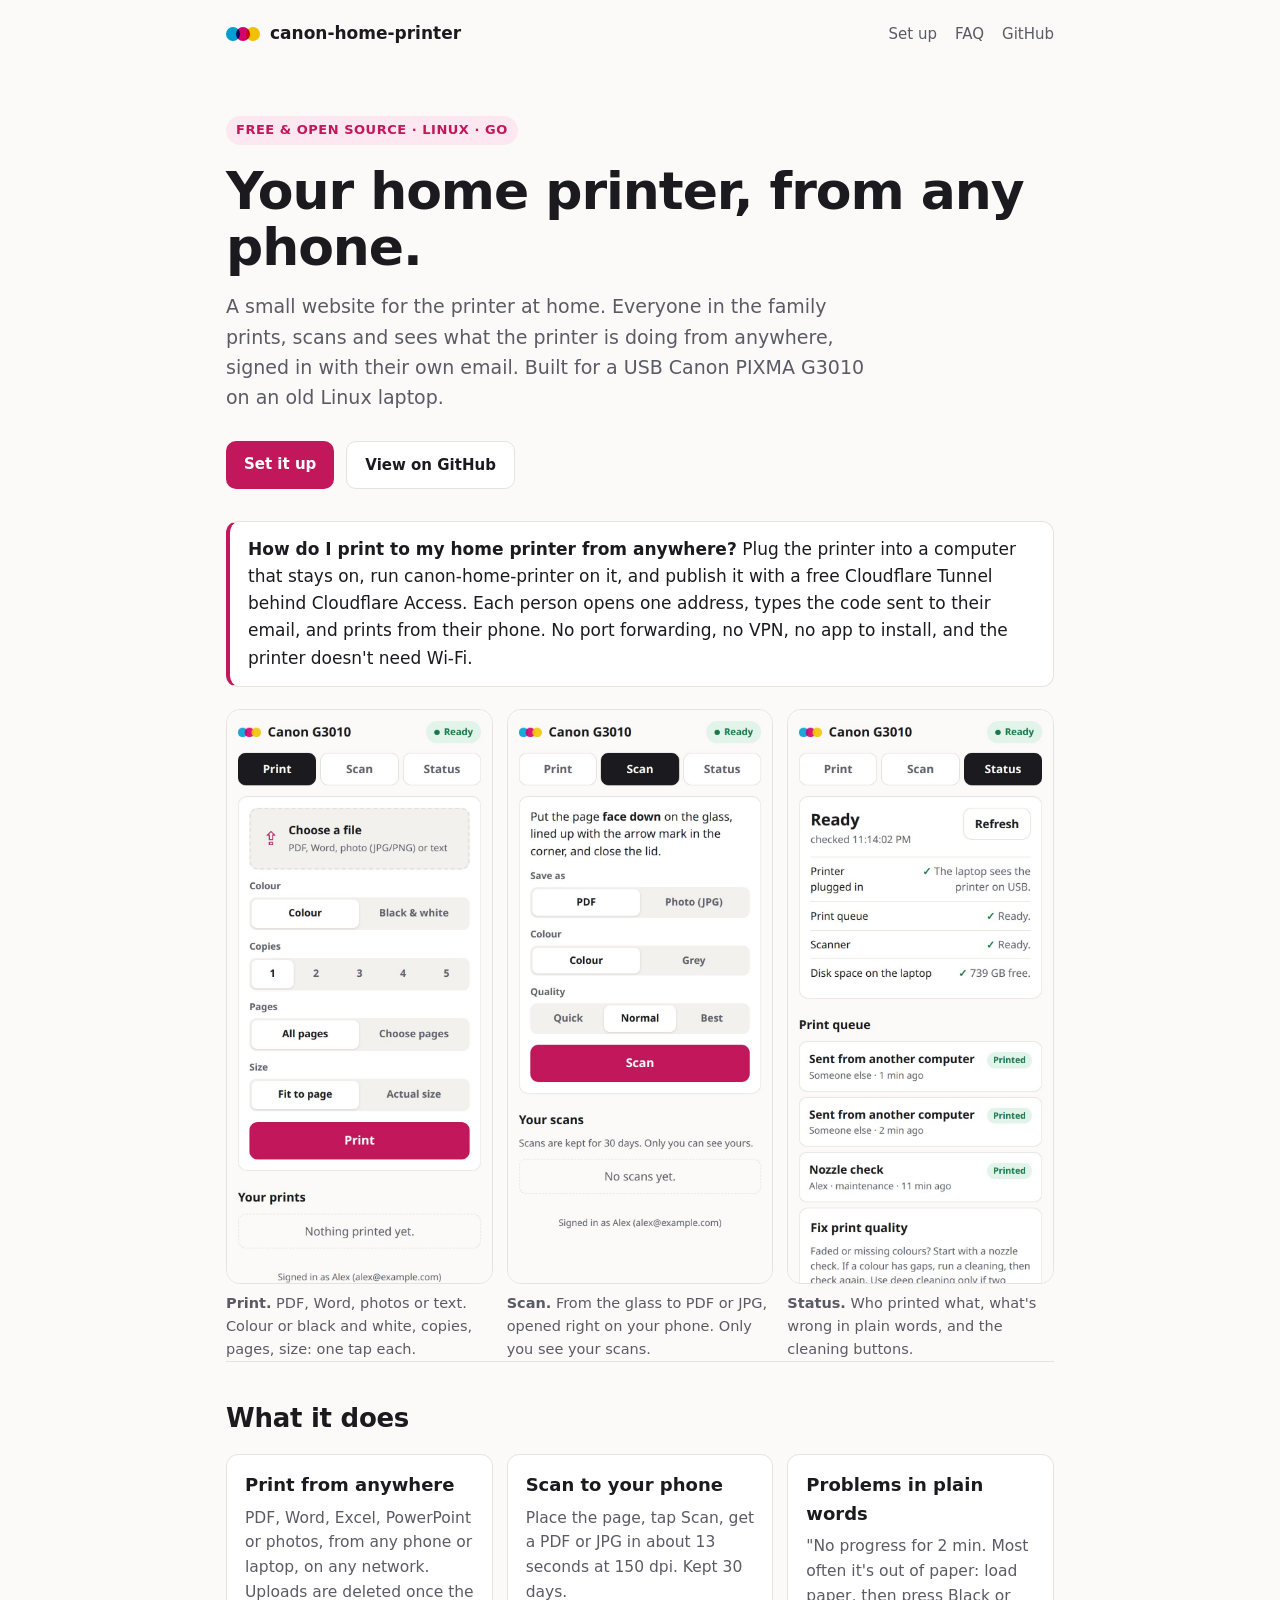
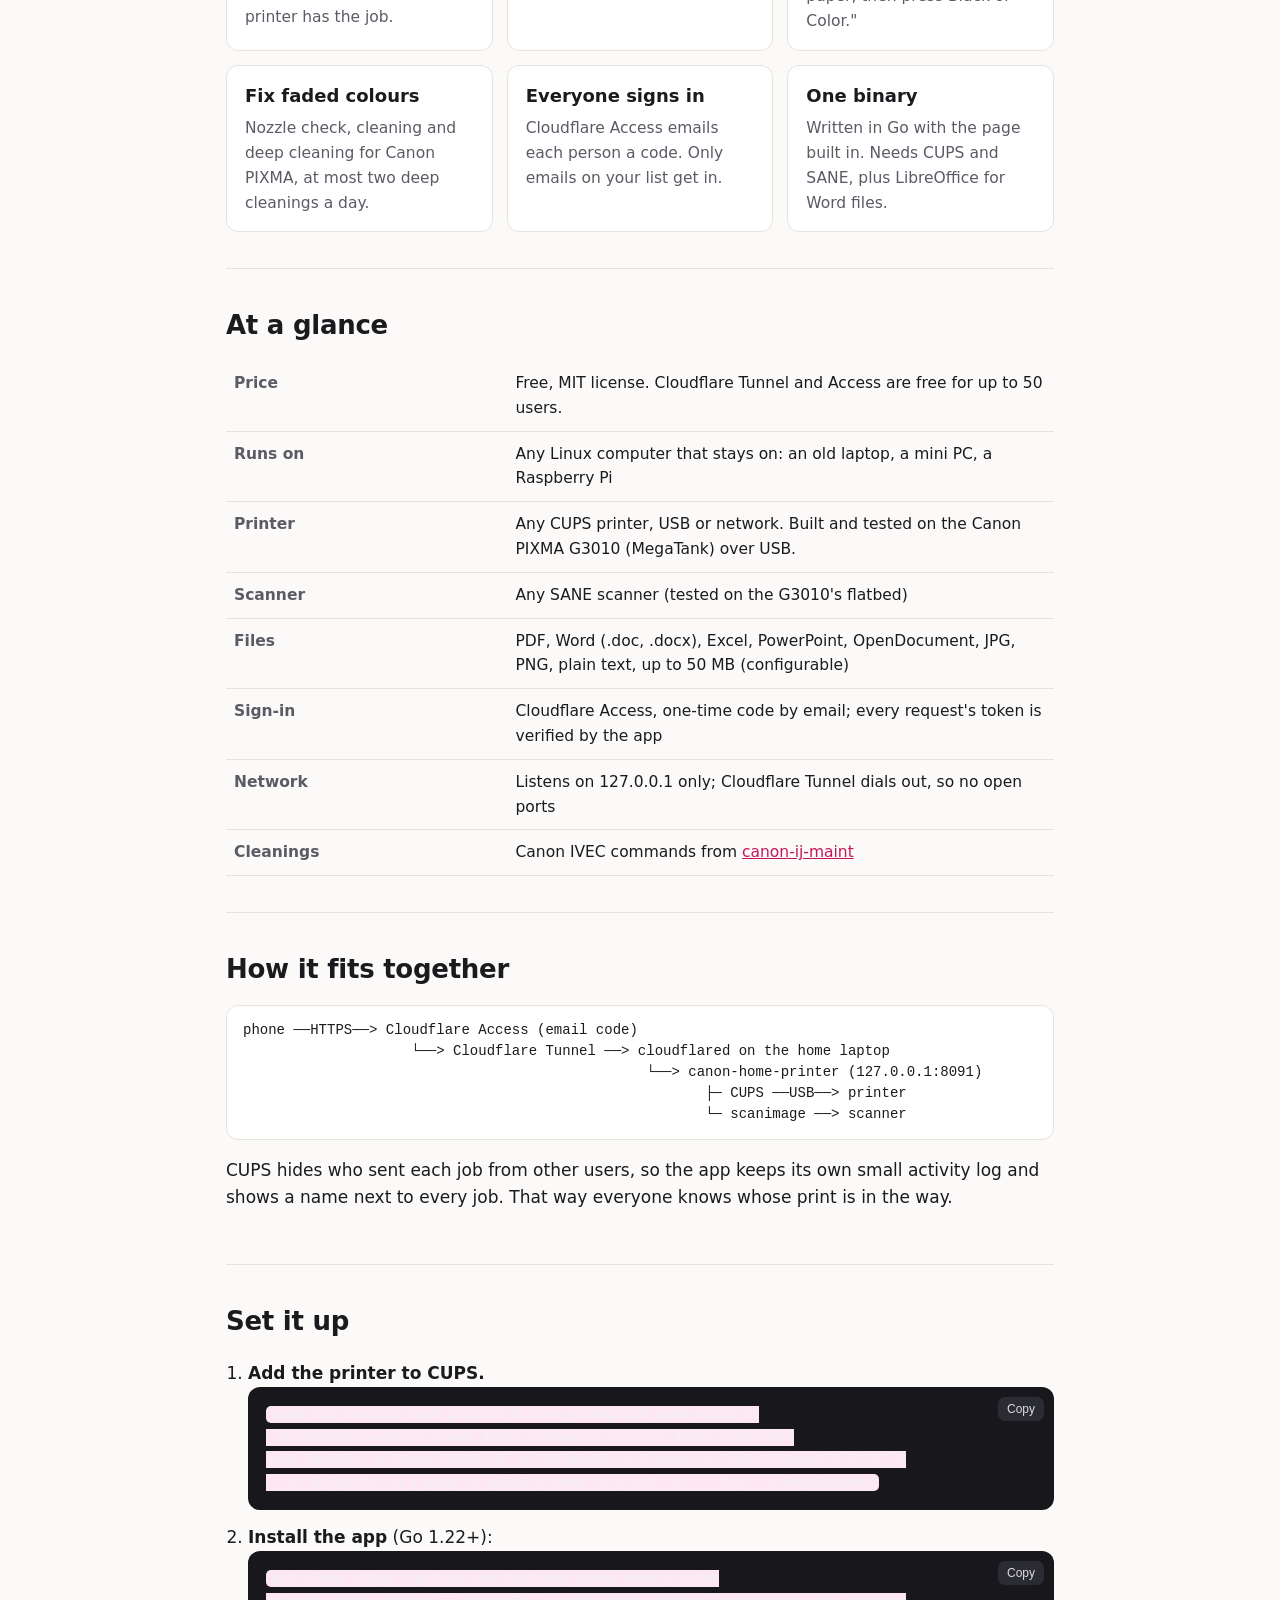
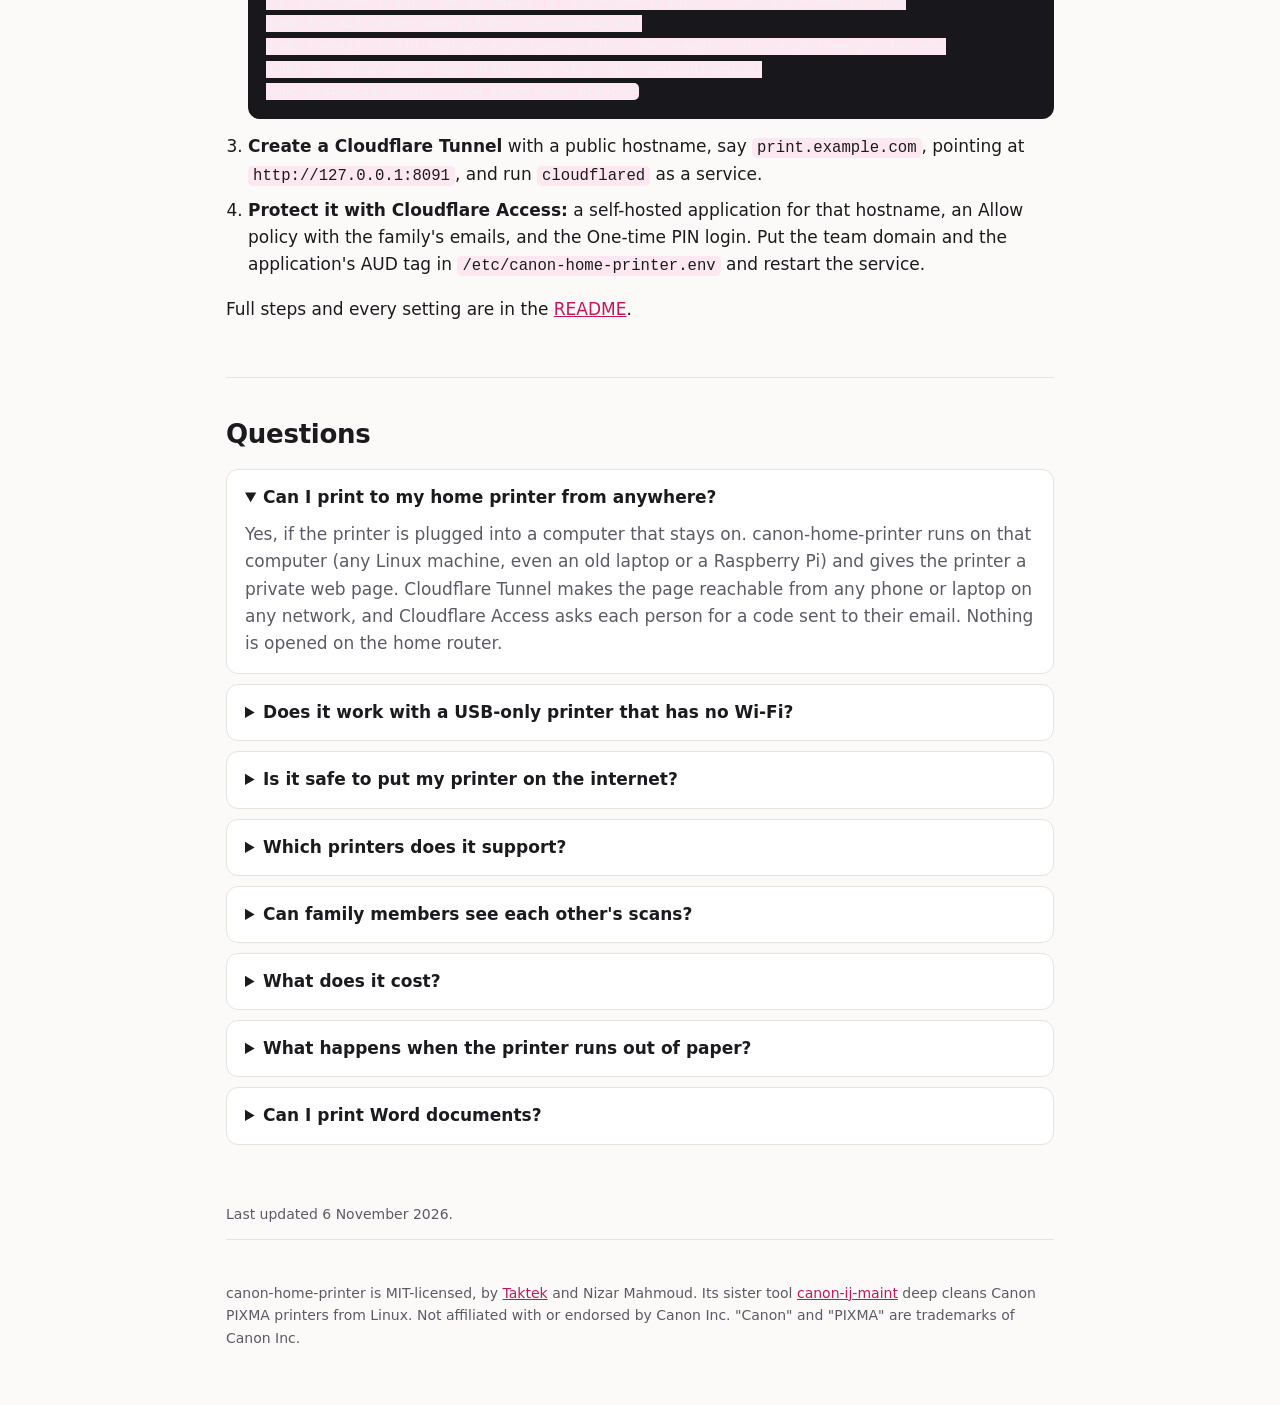
==== commit 83686fd2: "Landing page: new Print screenshot Co-Authored-By: Claude Opus 5.5 <noreply@anthropic.com>" ====
--- a/docs/index.html
+++ b/docs/index.html
@@ -311,8 +311,8 @@
 
     <div class="shots">
       <figure class="shot">
-        <img src="img/print.jpg" width="780" height="1688" loading="lazy" alt="Print tab on a phone: choose a file, colour or black and white, copies, and a Print button, with the list of your prints below.">
-        <figcaption><strong>Print.</strong> PDF, Word, photos or text. Colour or black and white, copies, page ranges.</figcaption>
+        <img src="img/print.jpg" width="780" height="1688" loading="lazy" alt="Print tab on a phone: choose a file, then one-tap choices for colour, copies, pages and size, and a Print button.">
+        <figcaption><strong>Print.</strong> PDF, Word, photos or text. Colour or black and white, copies, pages, size: one tap each.</figcaption>
       </figure>
       <figure class="shot">
         <img src="img/scan.jpg" width="780" height="1688" loading="lazy" alt="Scan tab on a phone: resolution, colour mode and PDF or JPG, a Scan button, and your saved scans.">
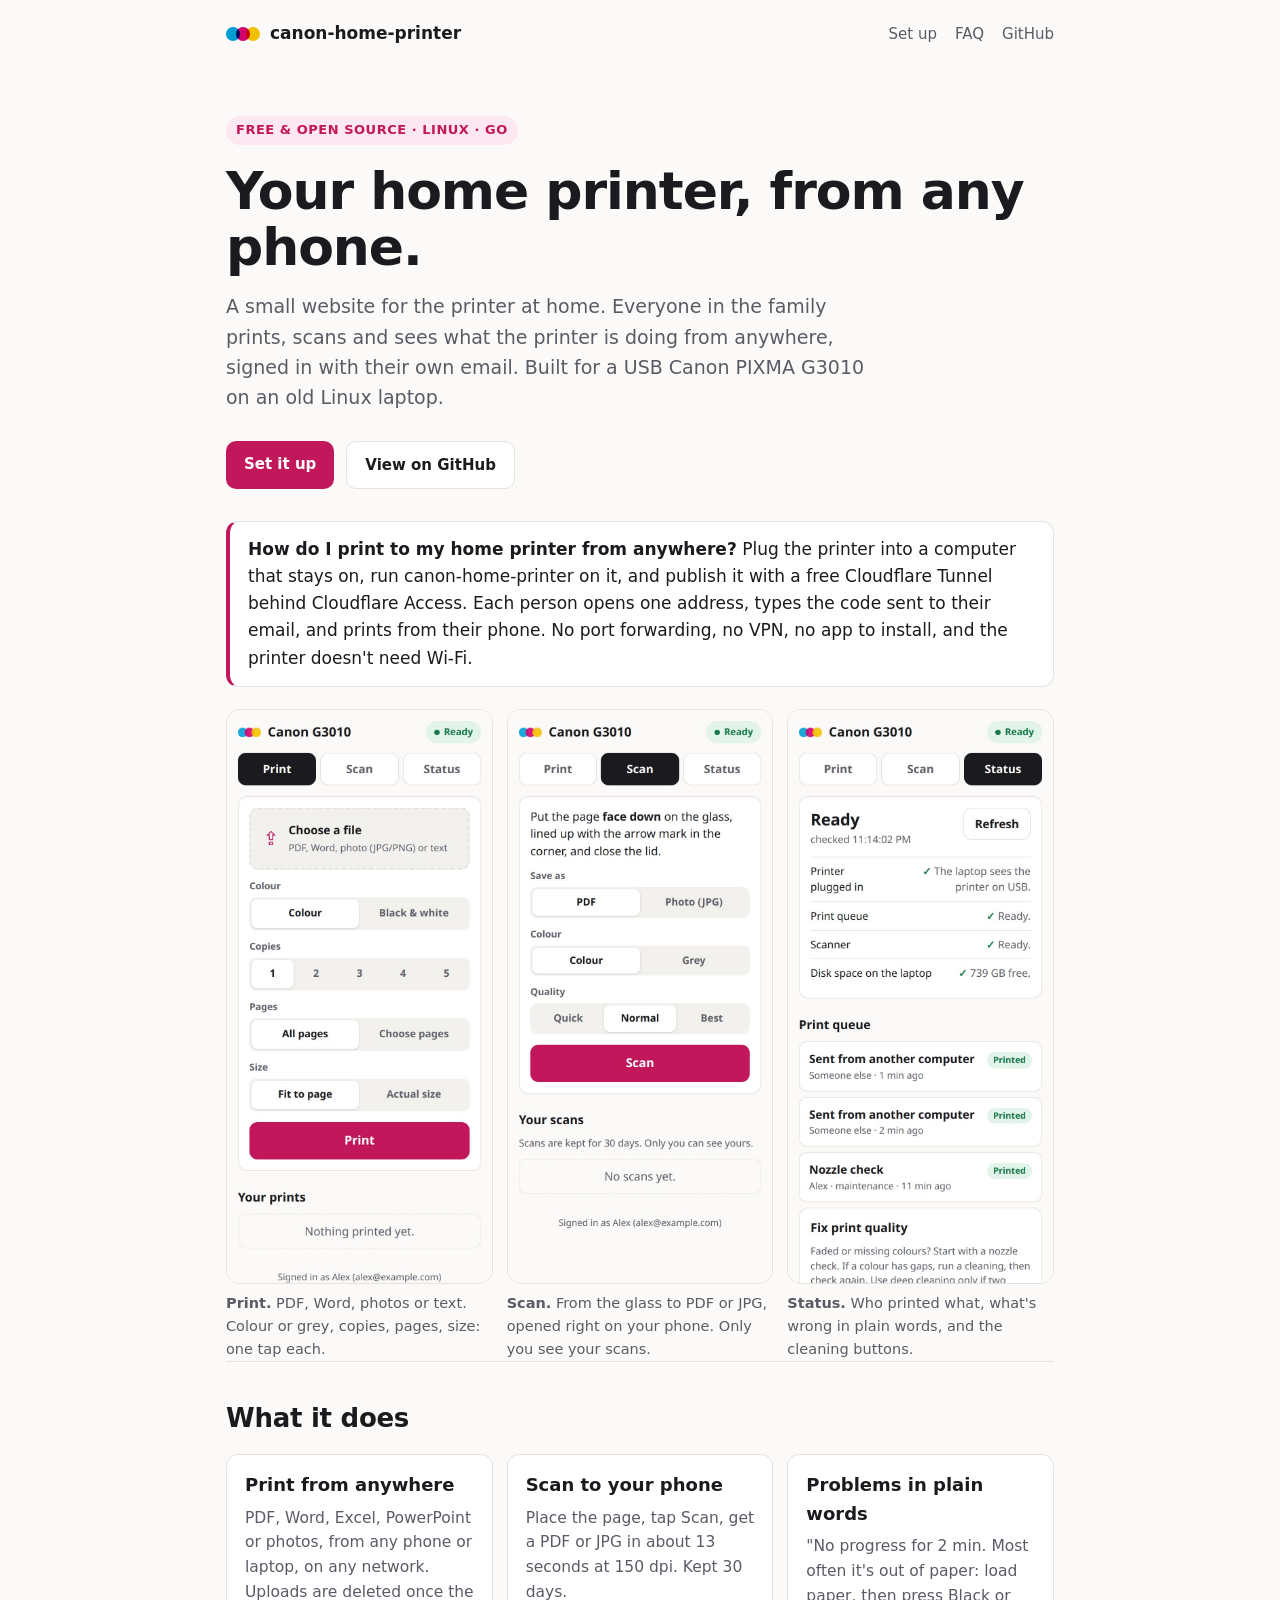
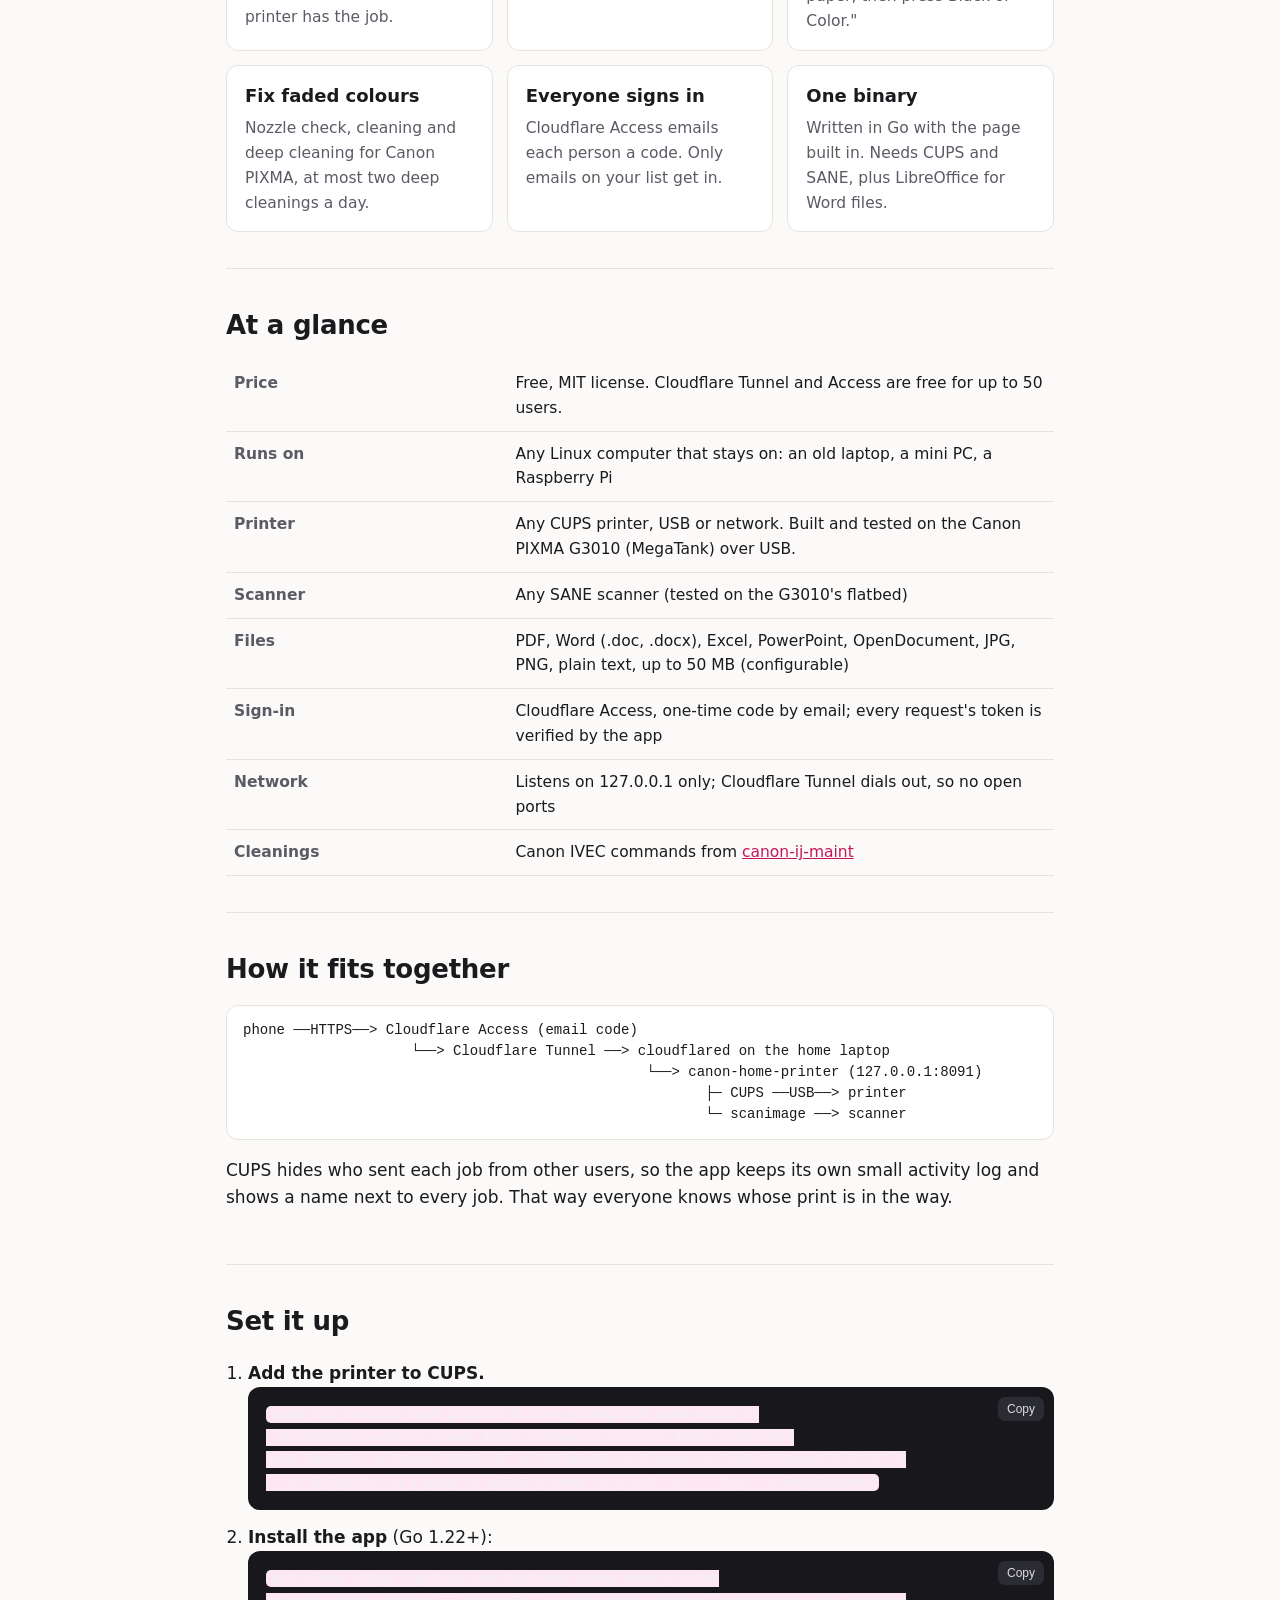
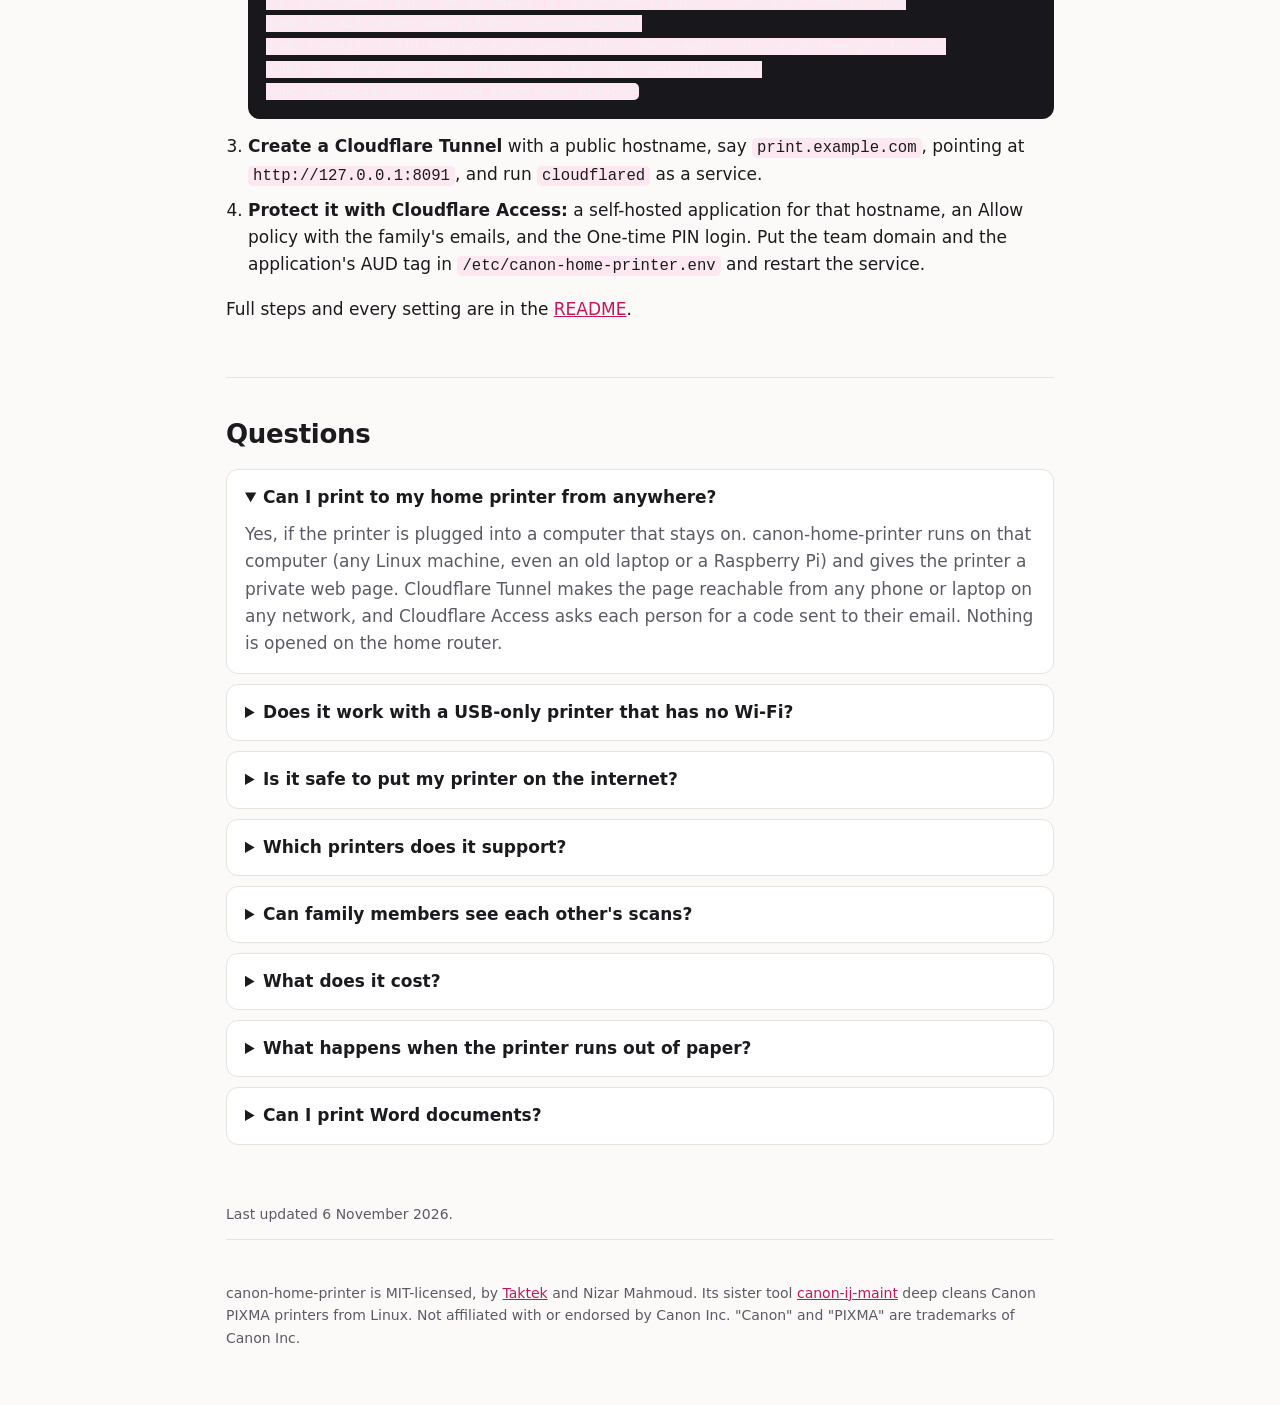
==== commit 5d50a0b6: "Print colour choice reads Colour / Grey, like Scan Co-Authored-By: Claude Opus 5.5 <noreply@anthropi" ====
--- a/docs/index.html
+++ b/docs/index.html
@@ -312,7 +312,7 @@
     <div class="shots">
       <figure class="shot">
         <img src="img/print.jpg" width="780" height="1688" loading="lazy" alt="Print tab on a phone: choose a file, then one-tap choices for colour, copies, pages and size, and a Print button.">
-        <figcaption><strong>Print.</strong> PDF, Word, photos or text. Colour or black and white, copies, pages, size: one tap each.</figcaption>
+        <figcaption><strong>Print.</strong> PDF, Word, photos or text. Colour or grey, copies, pages, size: one tap each.</figcaption>
       </figure>
       <figure class="shot">
         <img src="img/scan.jpg" width="780" height="1688" loading="lazy" alt="Scan tab on a phone: resolution, colour mode and PDF or JPG, a Scan button, and your saved scans.">
